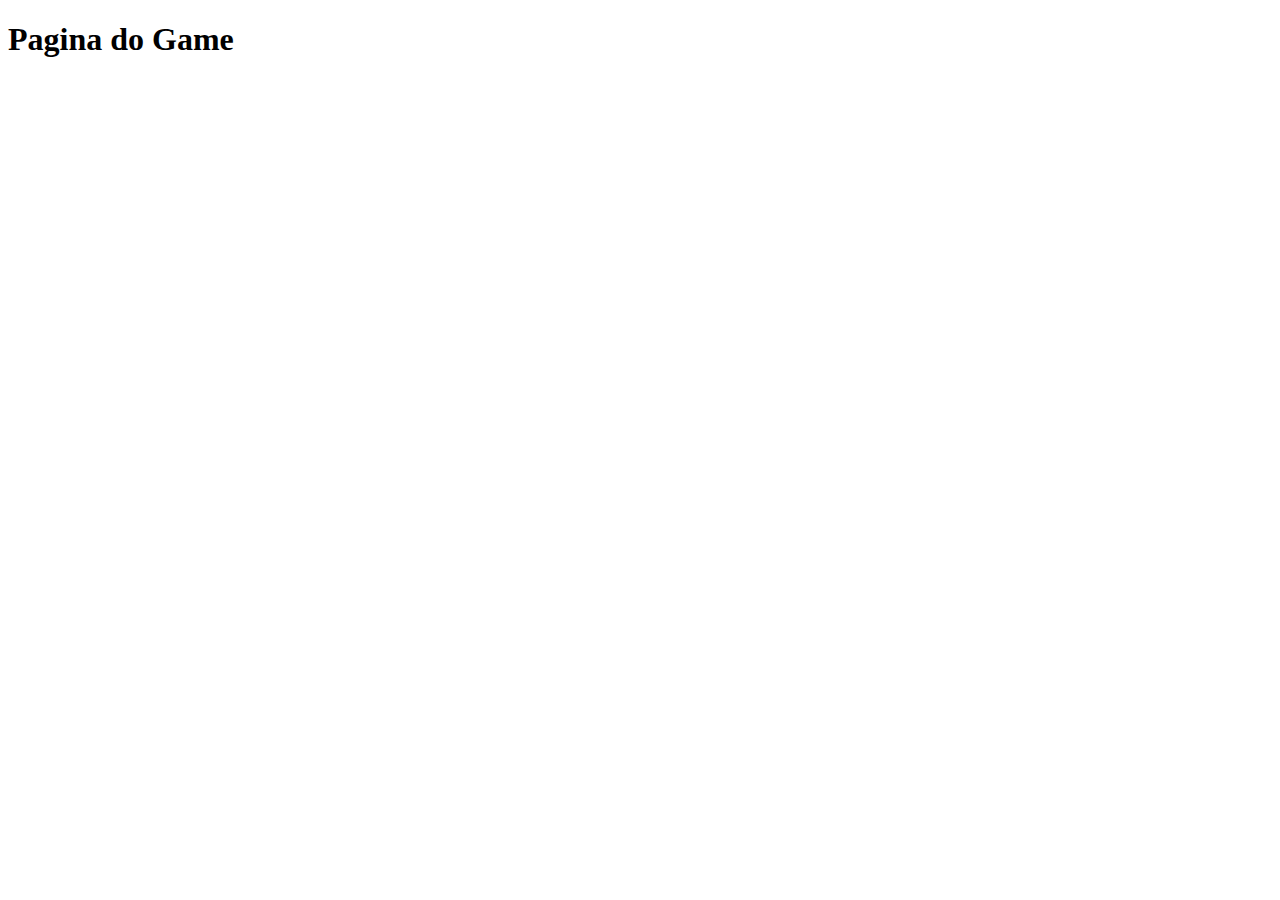
==== Pages/game.html @ b8796f04 "Parte 01" ====
<!DOCTYPE html>
<html lang="en">
<head>
    <meta charset="UTF-8">
    <meta name="viewport" content="width=device-width, initial-scale=1.0">
    <title>Memory Game</title>
</head>
<body>
    <h1>Pagina do Game</h1>
</body>
</html>
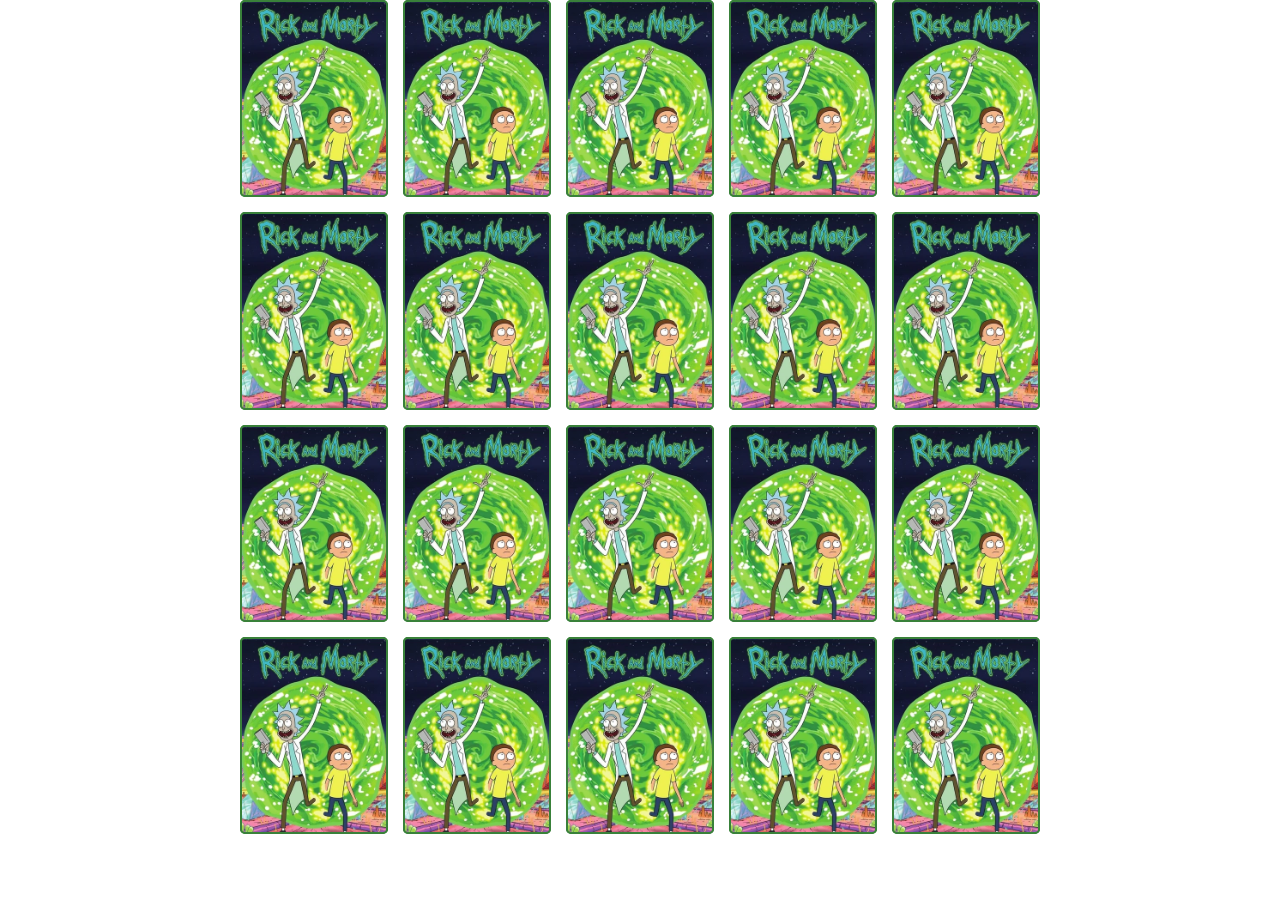
==== commit c85e0814: "Parte 02" ====
--- a/Pages/game.html
+++ b/Pages/game.html
@@ -3,9 +3,17 @@
 <head>
     <meta charset="UTF-8">
     <meta name="viewport" content="width=device-width, initial-scale=1.0">
+
+    <link rel="stylesheet" href="../CSS/reset.css">
+    <link rel="stylesheet" href="../CSS/game.css">
+
+    <script defer src="../Js/game.js"></script>
+
     <title>Memory Game</title>
 </head>
 <body>
-    <h1>Pagina do Game</h1>
+
+    <div class="grid"></div>
+
 </body>
 </html>--- a/CSS/game.css
+++ b/CSS/game.css
@@ -0,0 +1,47 @@
+.grid {
+    display: grid;
+    grid-template-columns: repeat(5, 1fr);
+    gap: 15px;
+    width: 100%;
+    max-width: 800px;
+    margin: 0 auto;
+}
+
+.card {
+    aspect-ratio: 3/4;
+    width: 100%;
+/*    background-color: #333;  */
+    border-radius: 5px;
+    position: relative;
+    transition: all 500ms ease;
+    transform-style: preserve-3d;
+}
+
+.face {
+    width: 100%;
+    height: 100%;
+    position: absolute;
+    background-size: cover;
+    background-position: center;
+    border: 2px solid #39813a;
+    border-radius: 5px;
+    transition: all 1s ease;
+}
+
+.front {
+    transform: rotateY(180deg);
+}
+
+.back {
+    background-image: url('../Images/back.png');
+    backface-visibility: hidden;
+}
+
+.reveal-card {
+    transform: rotateY(180deg);
+}
+
+.disabled-card {
+    filter: saturate(0);
+    opacity: 0.5;
+}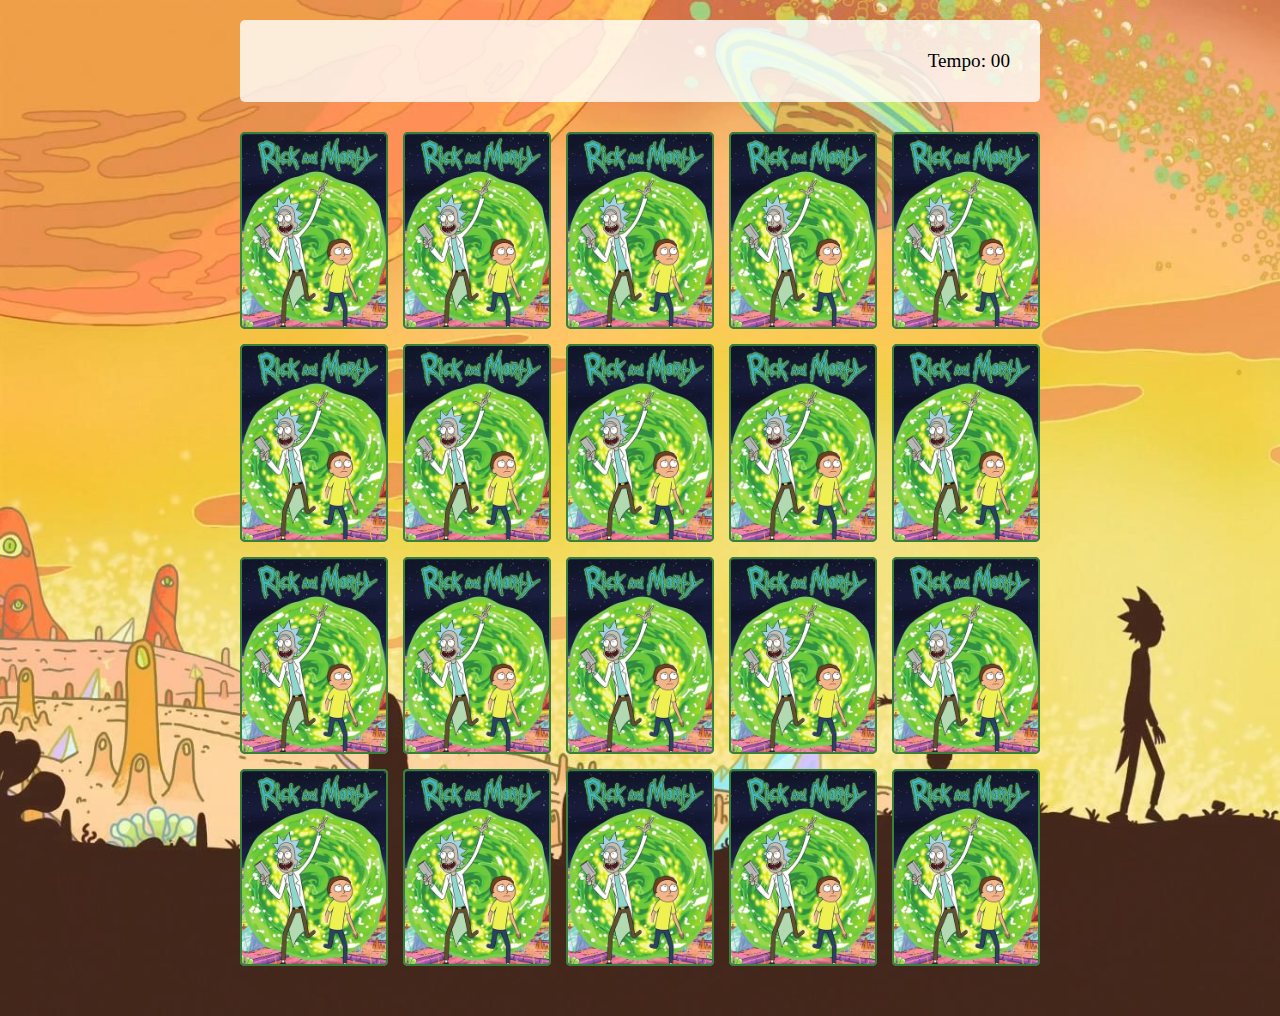
==== commit 95889290: "Parte 03" ====
--- a/Pages/game.html
+++ b/Pages/game.html
@@ -13,7 +13,15 @@
 </head>
 <body>
 
-    <div class="grid"></div>
+    <main>
+        <header>
+            <span class="player">...</span>
+            <span>Tempo: <span class="timer">00</span></span>
+        </header>
+        
+
+        <div class="grid"></div>
+    </main>
 
 </body>
 </html>--- a/CSS/game.css
+++ b/CSS/game.css
@@ -1,3 +1,30 @@
+main {
+    display: flex;
+    flex-direction: column;
+    width: 100%;
+    background-image: url('../Images/bg.jpg');
+    background-size: cover;
+    min-height: 100vh;
+    align-items: center;
+    justify-content: center;
+    padding: 20px 20px 50px;
+}
+
+header {
+    display: flex;
+    align-items: center;
+    justify-content: space-between;
+    background-color: rgba(255, 255, 255, 0.8); 
+    font-size: 1.2em;
+    width: 100%;
+    max-width: 800px;
+    padding: 30px;
+    margin: 0 0 30px;
+    border-radius: 5px;
+
+}
+
+
 .grid {
     display: grid;
     grid-template-columns: repeat(5, 1fr);
@@ -15,6 +42,7 @@
     position: relative;
     transition: all 500ms ease;
     transform-style: preserve-3d;
+    background-color: #ccc;
 }
 
 .face {
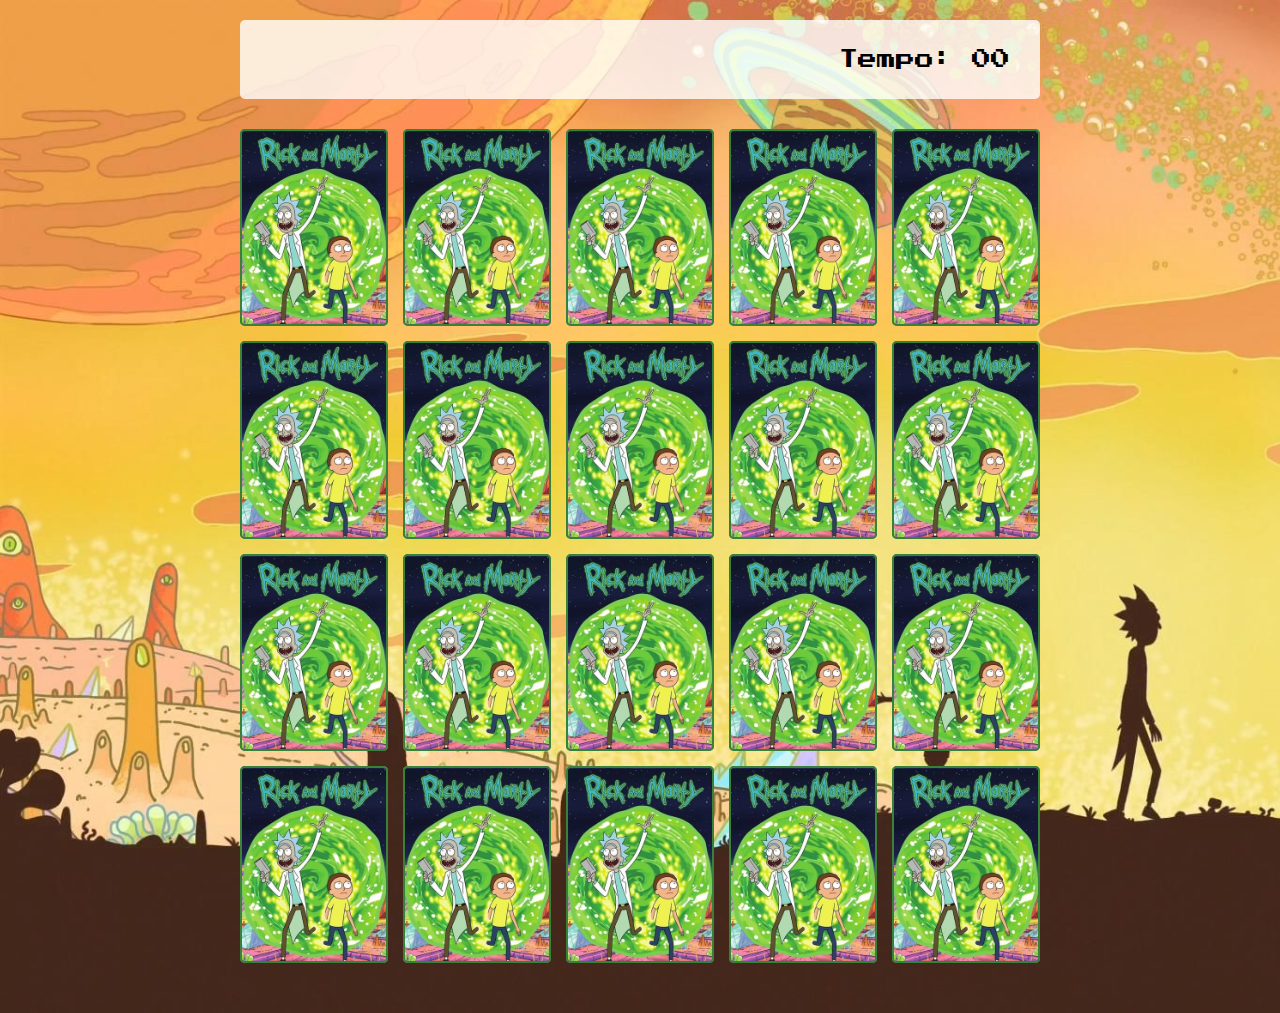
==== commit 51c23240: "Atualização Final" ====
--- a/Pages/game.html
+++ b/Pages/game.html
@@ -1,5 +1,5 @@
 <!DOCTYPE html>
-<html lang="en">
+<html lang="pt-br">
 <head>
     <meta charset="UTF-8">
     <meta name="viewport" content="width=device-width, initial-scale=1.0">
@@ -18,7 +18,6 @@
             <span class="player">...</span>
             <span>Tempo: <span class="timer">00</span></span>
         </header>
-        
 
         <div class="grid"></div>
     </main>
